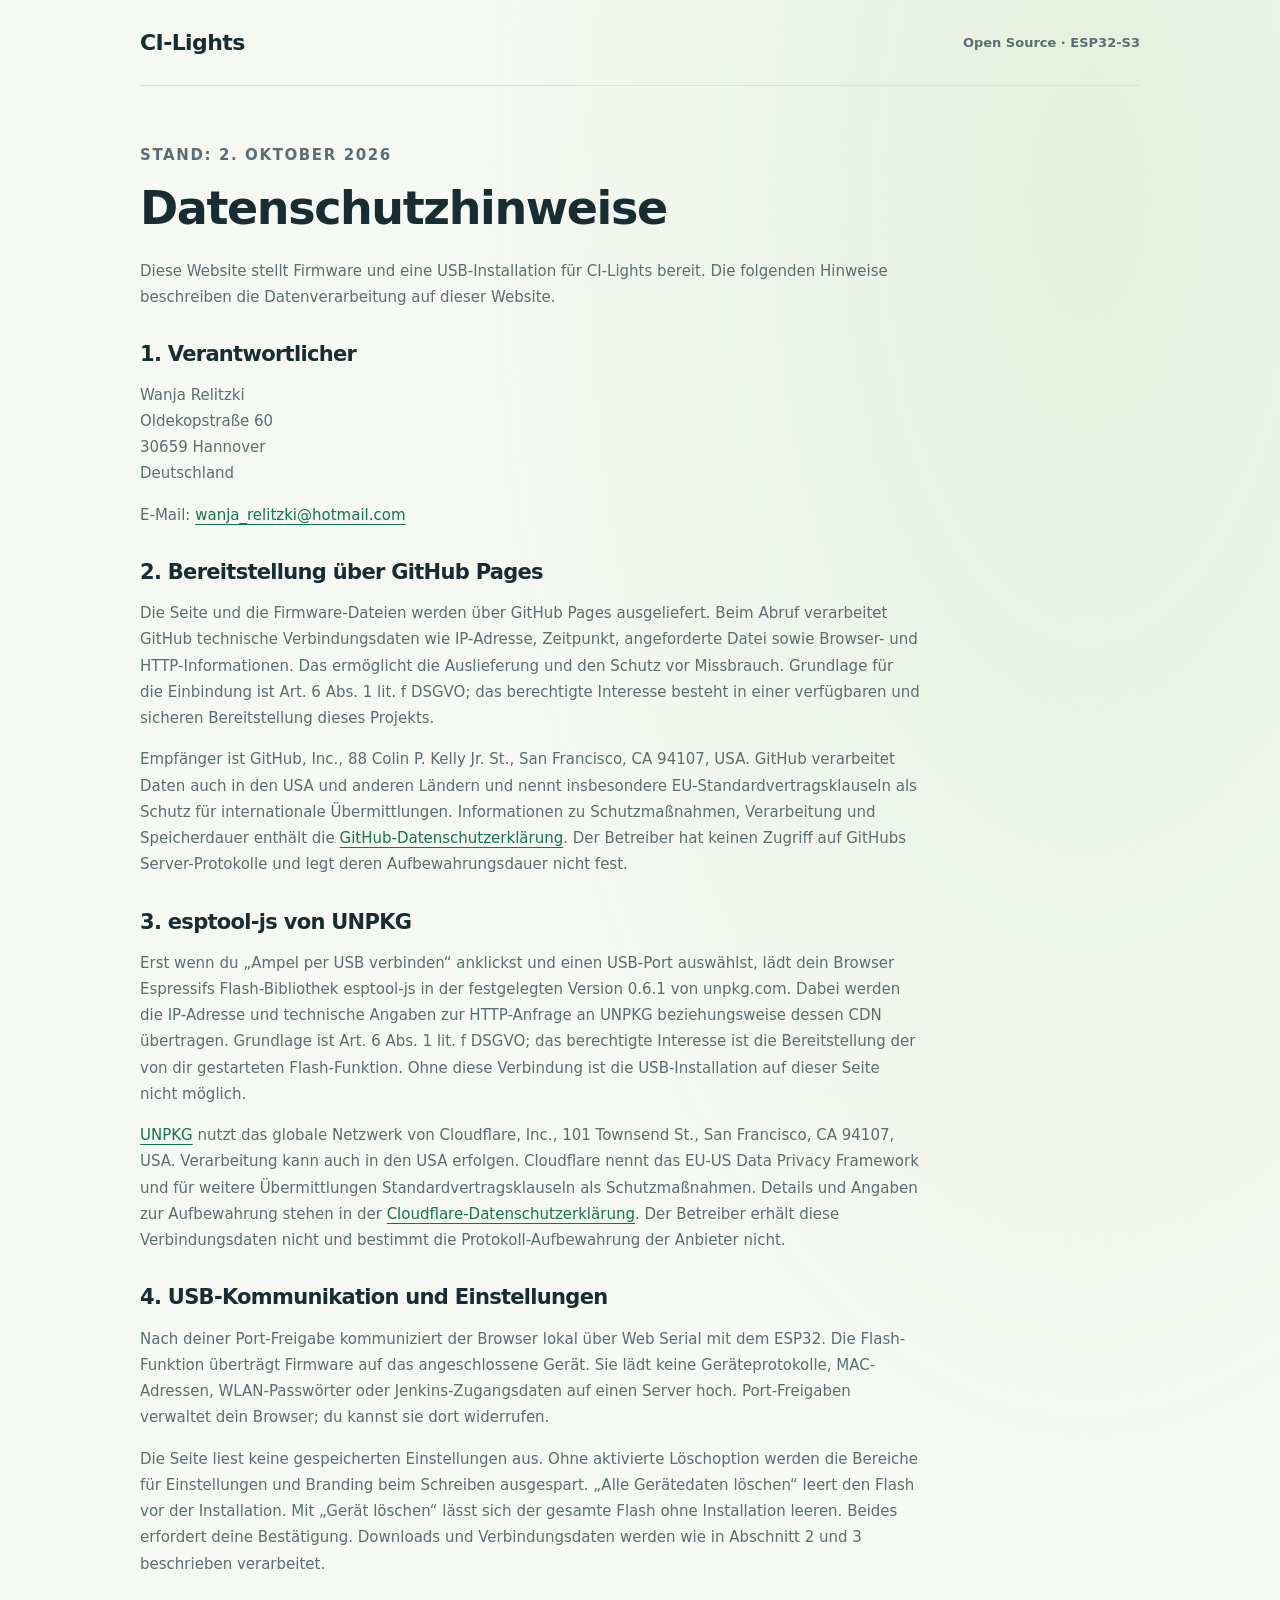
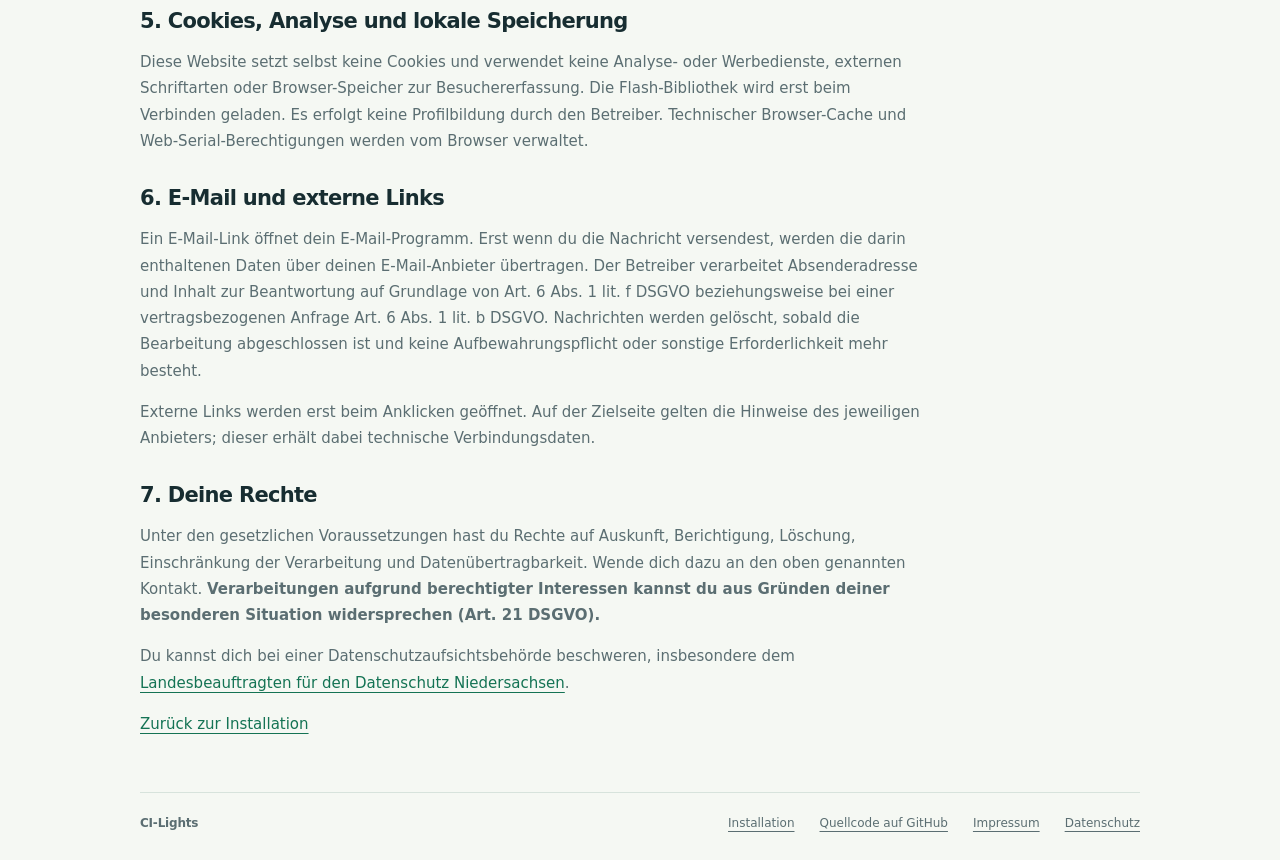
==== web-flasher/datenschutz.html @ 0e0edd93 "Add signed GitHub OTA updates and browser installer" ====
<!doctype html>
<html lang="de">
<head>
  <meta charset="utf-8">
  <meta name="viewport" content="width=device-width,initial-scale=1">
  <meta name="referrer" content="no-referrer">
  <title>Datenschutzhinweise · CI-Lights</title>
  <link rel="stylesheet" href="styles.css">
</head>
<body>
  <main>
    <header class="brand"><a href="index.html">CI-Lights</a><span>Open Source · ESP32-S3</span></header>
    <article class="legal">
      <p class="eyebrow">Stand: 2. Oktober 2026</p>
      <h1>Datenschutzhinweise</h1>
      <p>Diese Website stellt Firmware und eine USB-Installation für CI-Lights bereit. Die folgenden Hinweise beschreiben die Datenverarbeitung auf dieser Website.</p>
      <h2>1. Verantwortlicher</h2>
      <address>Wanja Relitzki<br>Oldekopstraße 60<br>30659 Hannover<br>Deutschland</address>
      <p>E-Mail: <a href="mailto:wanja_relitzki@hotmail.com">wanja_relitzki@hotmail.com</a></p>
      <h2>2. Bereitstellung über GitHub Pages</h2>
      <p>Die Seite und die Firmware-Dateien werden über GitHub Pages ausgeliefert. Beim Abruf verarbeitet GitHub technische Verbindungsdaten wie IP-Adresse, Zeitpunkt, angeforderte Datei sowie Browser- und HTTP-Informationen. Das ermöglicht die Auslieferung und den Schutz vor Missbrauch. Grundlage für die Einbindung ist Art. 6 Abs. 1 lit. f DSGVO; das berechtigte Interesse besteht in einer verfügbaren und sicheren Bereitstellung dieses Projekts.</p>
      <p>Empfänger ist GitHub, Inc., 88 Colin P. Kelly Jr. St., San Francisco, CA 94107, USA. GitHub verarbeitet Daten auch in den USA und anderen Ländern und nennt insbesondere EU-Standardvertragsklauseln als Schutz für internationale Übermittlungen. Informationen zu Schutzmaßnahmen, Verarbeitung und Speicherdauer enthält die <a href="https://docs.github.com/en/site-policy/privacy-policies/github-general-privacy-statement">GitHub-Datenschutzerklärung</a>. Der Betreiber hat keinen Zugriff auf GitHubs Server-Protokolle und legt deren Aufbewahrungsdauer nicht fest.</p>
      <h2>3. esptool-js von UNPKG</h2>
      <p>Erst wenn du „Ampel per USB verbinden“ anklickst und einen USB-Port auswählst, lädt dein Browser Espressifs Flash-Bibliothek esptool-js in der festgelegten Version 0.6.1 von unpkg.com. Dabei werden die IP-Adresse und technische Angaben zur HTTP-Anfrage an UNPKG beziehungsweise dessen CDN übertragen. Grundlage ist Art. 6 Abs. 1 lit. f DSGVO; das berechtigte Interesse ist die Bereitstellung der von dir gestarteten Flash-Funktion. Ohne diese Verbindung ist die USB-Installation auf dieser Seite nicht möglich.</p>
      <p><a href="https://unpkg.com/">UNPKG</a> nutzt das globale Netzwerk von Cloudflare, Inc., 101 Townsend St., San Francisco, CA 94107, USA. Verarbeitung kann auch in den USA erfolgen. Cloudflare nennt das EU-US Data Privacy Framework und für weitere Übermittlungen Standardvertragsklauseln als Schutzmaßnahmen. Details und Angaben zur Aufbewahrung stehen in der <a href="https://www.cloudflare.com/privacypolicy/">Cloudflare-Datenschutzerklärung</a>. Der Betreiber erhält diese Verbindungsdaten nicht und bestimmt die Protokoll-Aufbewahrung der Anbieter nicht.</p>
      <h2>4. USB-Kommunikation und Einstellungen</h2>
      <p>Nach deiner Port-Freigabe kommuniziert der Browser lokal über Web Serial mit dem ESP32. Die Flash-Funktion überträgt Firmware auf das angeschlossene Gerät. Sie lädt keine Geräteprotokolle, MAC-Adressen, WLAN-Passwörter oder Jenkins-Zugangsdaten auf einen Server hoch. Port-Freigaben verwaltet dein Browser; du kannst sie dort widerrufen.</p>
      <p>Die Seite liest keine gespeicherten Einstellungen aus. Ohne aktivierte Löschoption werden die Bereiche für Einstellungen und Branding beim Schreiben ausgespart. „Alle Gerätedaten löschen“ leert den Flash vor der Installation. Mit „Gerät löschen“ lässt sich der gesamte Flash ohne Installation leeren. Beides erfordert deine Bestätigung. Downloads und Verbindungsdaten werden wie in Abschnitt 2 und 3 beschrieben verarbeitet.</p>
      <h2>5. Cookies, Analyse und lokale Speicherung</h2>
      <p>Diese Website setzt selbst keine Cookies und verwendet keine Analyse- oder Werbedienste, externen Schriftarten oder Browser-Speicher zur Besuchererfassung. Die Flash-Bibliothek wird erst beim Verbinden geladen. Es erfolgt keine Profilbildung durch den Betreiber. Technischer Browser-Cache und Web-Serial-Berechtigungen werden vom Browser verwaltet.</p>
      <h2>6. E-Mail und externe Links</h2>
      <p>Ein E-Mail-Link öffnet dein E-Mail-Programm. Erst wenn du die Nachricht versendest, werden die darin enthaltenen Daten über deinen E-Mail-Anbieter übertragen. Der Betreiber verarbeitet Absenderadresse und Inhalt zur Beantwortung auf Grundlage von Art. 6 Abs. 1 lit. f DSGVO beziehungsweise bei einer vertragsbezogenen Anfrage Art. 6 Abs. 1 lit. b DSGVO. Nachrichten werden gelöscht, sobald die Bearbeitung abgeschlossen ist und keine Aufbewahrungspflicht oder sonstige Erforderlichkeit mehr besteht.</p>
      <p>Externe Links werden erst beim Anklicken geöffnet. Auf der Zielseite gelten die Hinweise des jeweiligen Anbieters; dieser erhält dabei technische Verbindungsdaten.</p>
      <h2>7. Deine Rechte</h2>
      <p>Unter den gesetzlichen Voraussetzungen hast du Rechte auf Auskunft, Berichtigung, Löschung, Einschränkung der Verarbeitung und Datenübertragbarkeit. Wende dich dazu an den oben genannten Kontakt. <strong>Verarbeitungen aufgrund berechtigter Interessen kannst du aus Gründen deiner besonderen Situation widersprechen (Art. 21 DSGVO).</strong></p>
      <p>Du kannst dich bei einer Datenschutzaufsichtsbehörde beschweren, insbesondere dem <a href="https://www.lfd.niedersachsen.de/">Landesbeauftragten für den Datenschutz Niedersachsen</a>.</p>
      <p><a href="index.html">Zurück zur Installation</a></p>
    </article>
    <footer><span>CI-Lights</span><a href="index.html">Installation</a><a href="https://github.com/WR-Design-Dev/CI-Lights">Quellcode auf GitHub</a><a href="impressum.html">Impressum</a><a href="datenschutz.html" aria-current="page">Datenschutz</a></footer>
  </main>
</body>
</html>
---- web-flasher/styles.css ----
:root{color-scheme:light;--ink:#172d31;--muted:#5b6e72;--green:#147354;--line:#d7e3dc;--surface:#fff;--esp-tools-button-color:#147354;--esp-tools-button-border-radius:12px;font-family:Inter,ui-sans-serif,system-ui,-apple-system,"Segoe UI",sans-serif;color:var(--ink);background:#f5f8f3}
*{box-sizing:border-box}body{margin:0;background:radial-gradient(ellipse at 85% 8%,#e4f0dd 0,transparent 40%),#f5f8f3}main{max-width:1080px;margin:auto;padding:0 40px}a{color:var(--green);text-underline-offset:4px}button,a{-webkit-tap-highlight-color:transparent}.brand{display:flex;justify-content:space-between;align-items:center;padding:30px 0;border-bottom:1px solid var(--line)}.brand a{font-size:22px;font-weight:850;letter-spacing:-.6px;color:var(--ink);text-decoration:none}.brand span{color:var(--muted);font-size:13px;font-weight:600}.hero{display:flex;justify-content:space-between;align-items:center;gap:65px;padding:70px 0 60px}.intro{max-width:650px}.eyebrow{margin:0 0 16px;color:var(--green);font-size:12px;letter-spacing:1.6px;font-weight:800;text-transform:uppercase}h1{font-size:clamp(38px,5.4vw,60px);letter-spacing:-2.8px;line-height:1.08;margin:0 0 24px;font-weight:800}.lead{max-width:580px;color:var(--muted);font-size:17px;line-height:1.7;margin:0 0 24px}.device-tag{display:inline-block;padding:8px 13px;border:1px solid #c5d8c9;border-radius:7px;font-size:12px;color:#41604b;font-weight:650;background:#edf4e9}.traffic-light{position:relative;flex:0 0 126px;width:126px;padding:17px;align-self:center;margin:0 35px 55px 0;border:7px solid #263639;border-radius:27px;background:#142326;box-shadow:12px 14px 0 #dbe8d7,0 18px 38px #26363918;transform:rotate(6deg)}.lamp{display:block;width:78px;height:78px;margin:0 0 14px;border-radius:50%;border:5px solid #101e21;box-shadow:inset 0 -7px 12px #0003}.lamp:last-of-type{margin-bottom:0}.red{background:#d95146}.yellow{background:#efbd41}.green{background:#46b977;box-shadow:inset 0 -7px 12px #0002,0 0 23px #46b97735}.pole{position:absolute;top:100%;left:50%;width:19px;height:55px;transform:translateX(-50%);background:#263639}.base{position:absolute;top:calc(100% + 48px);left:50%;transform:translateX(-50%);width:104px;height:13px;border-radius:10px 10px 3px 3px;background:#263639}.install-card{display:grid;grid-template-columns:1.05fr 1fr;gap:38px;align-items:center;padding:32px;border:1px solid var(--line);border-radius:18px;background:var(--surface);box-shadow:0 10px 30px #20362706}h2{margin:0 0 12px;font-size:24px;letter-spacing:-.7px;line-height:1.2}.install-card .eyebrow{margin-bottom:10px}.install-card p:not(.eyebrow){font-size:14px;line-height:1.6;color:var(--muted);margin:0}.install-action{padding-left:30px;border-left:1px solid var(--line)}.install-action .version{margin:0 0 14px!important;font-size:13px!important}.version strong{font-weight:750;color:var(--ink)}.install-button{display:flex;width:100%;justify-content:space-between;align-items:center;gap:20px;border:0;border-radius:12px;padding:16px 20px;background:var(--green);color:white;font-family:inherit;font-size:15px;font-weight:700;cursor:pointer;box-shadow:0 5px 12px #14735415}.install-button:hover{background:#105f45}.install-button:focus-visible{outline:3px solid #78b998;outline-offset:3px}.install-action .status{margin:12px 0!important;font-size:12px!important}.install-action .status[data-error="true"]{color:#a63226}.install-action a{font-size:12px}.steps{display:grid;grid-template-columns:repeat(3,minmax(0,1fr));gap:32px;padding:42px 0}.step-number{display:block;color:#72947c;font-size:12px;font-weight:800;letter-spacing:1px;margin:0 0 14px}h3{font-size:16px;margin:0 0 12px;letter-spacing:-.2px}.steps p{color:var(--muted);font-size:13px;line-height:1.7;margin:0}.next-update{display:flex;gap:22px;align-items:center;border-radius:15px;background:#e9f2e6;padding:28px}.next-update h2{font-size:20px;margin:0 0 9px}.next-update p{color:#4d6754;font-size:14px;line-height:1.65;margin:0}.update-icon{display:grid;place-items:center;flex:0 0 50px;height:50px;font-size:32px;color:var(--green);background:#d8e8d2;border-radius:12px}.data-note{color:var(--muted);font-size:12px;line-height:1.6;margin:24px 0 36px}footer{display:flex;gap:25px;align-items:center;padding:23px 0 30px;border-top:1px solid var(--line);font-size:12px;color:var(--muted)}footer span{font-weight:800;letter-spacing:-.2px;margin-right:auto}footer a{color:var(--muted)}[hidden]{display:none!important}
@media(max-width:760px){main{padding:0 22px}.brand{padding:23px 0}.brand span{font-size:11px}.hero{padding:42px 0;gap:20px}.intro{max-width:520px}h1{letter-spacing:-1.6px}.lead{font-size:15px}.traffic-light{display:none}.install-card{grid-template-columns:1fr;padding:25px;gap:24px}.install-action{padding:23px 0 0;border-left:0;border-top:1px solid var(--line)}.steps{grid-template-columns:1fr;gap:27px;padding:34px 0}.step-number{margin-bottom:8px}.steps h3{margin-bottom:6px}.next-update{align-items:flex-start;padding:23px;gap:15px}.next-update h2{font-size:19px}.update-icon{flex-basis:40px;height:40px;font-size:27px}footer{flex-wrap:wrap;gap:16px}}
.install-button:disabled,.secondary-button:disabled{opacity:.5;cursor:not-allowed}.erase-option{display:flex;align-items:flex-start;gap:9px;margin:18px 0 5px;font-size:13px;font-weight:650}.erase-option input{accent-color:var(--green);margin-top:2px}.install-action .erase-help{font-size:12px!important;margin-bottom:14px!important}.secondary-button{background:transparent;border:1px solid var(--line);border-radius:9px;color:var(--muted);font:inherit;font-size:12px;padding:9px 12px;margin:10px 5px 0 0;cursor:pointer}.danger-button{color:#a63226;border-color:#d9b9b4}.secondary-button:focus-visible{outline:3px solid #78b998;outline-offset:3px}progress{width:100%;height:12px;margin-top:16px;accent-color:var(--green)}.install-action .privacy-note{font-size:11px!important;margin:12px 0!important}.legal{max-width:780px;padding:56px 0 40px}.legal h1{font-size:clamp(30px,5vw,46px);letter-spacing:-1.4px;overflow-wrap:anywhere}.legal h2{font-size:21px;margin:32px 0 14px}.legal p,.legal address{font-size:15px;line-height:1.75;color:var(--muted);font-style:normal}.legal a{overflow-wrap:anywhere}footer{flex-wrap:wrap}
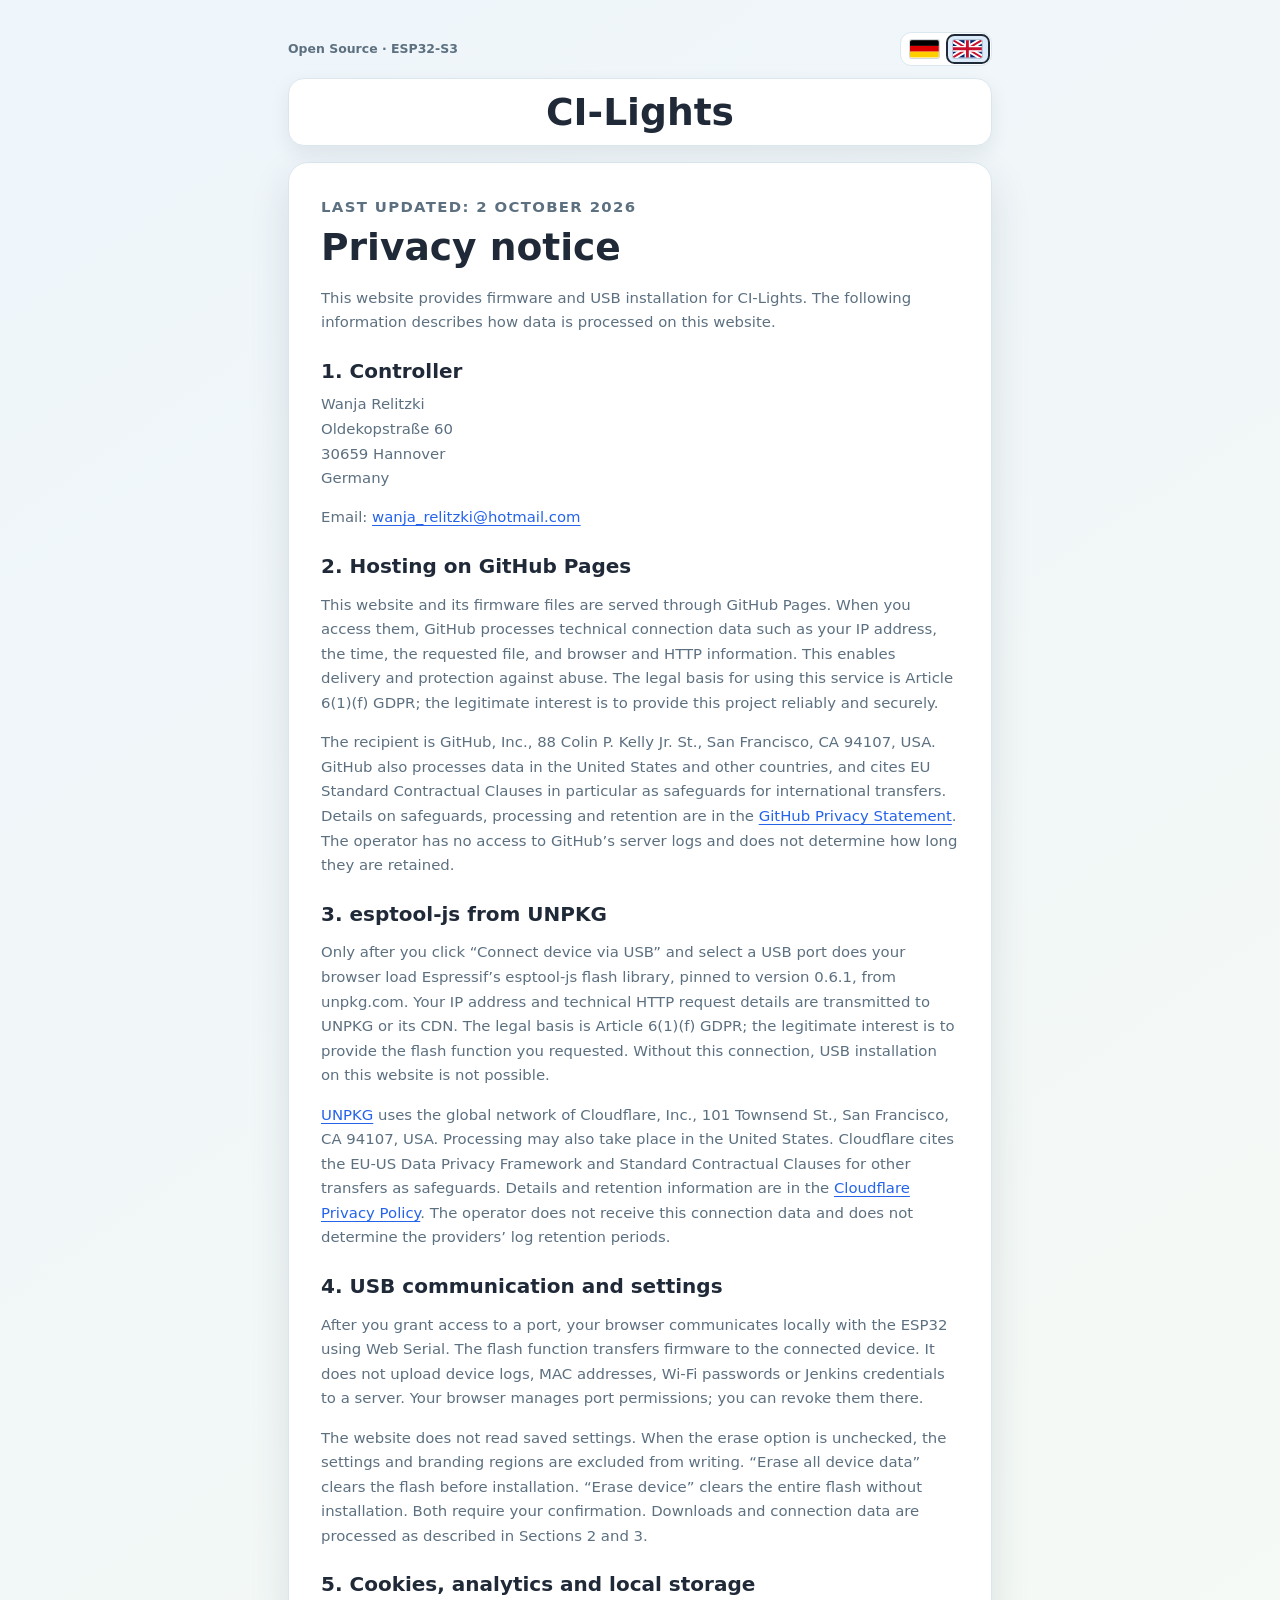
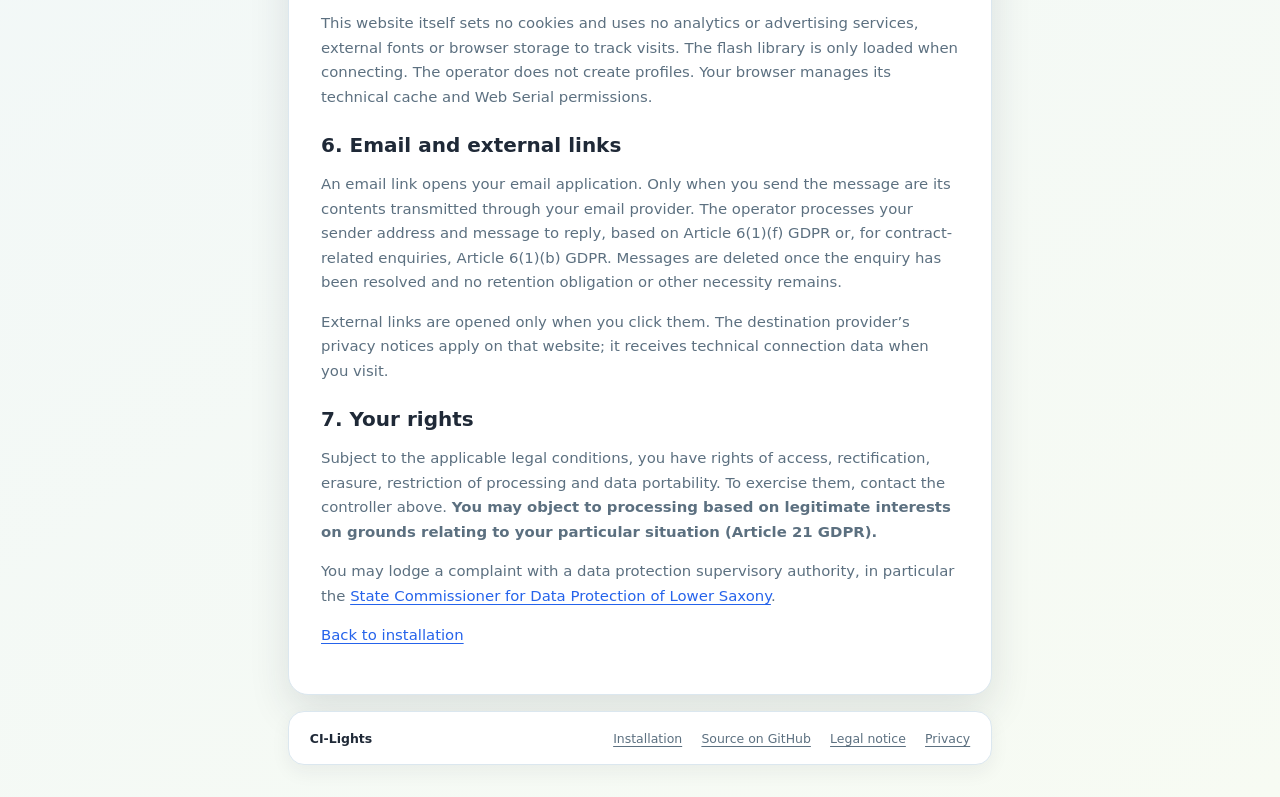
==== commit 20792b55: "Localize flash site and match device administration design" ====
--- a/web-flasher/datenschutz.html
+++ b/web-flasher/datenschutz.html
@@ -1,42 +1,43 @@
-<!doctype html>
-<html lang="de">
-<head>
-  <meta charset="utf-8">
-  <meta name="viewport" content="width=device-width,initial-scale=1">
-  <meta name="referrer" content="no-referrer">
-  <title>Datenschutzhinweise · CI-Lights</title>
-  <link rel="stylesheet" href="styles.css">
-</head>
-<body>
-  <main>
-    <header class="brand"><a href="index.html">CI-Lights</a><span>Open Source · ESP32-S3</span></header>
-    <article class="legal">
-      <p class="eyebrow">Stand: 2. Oktober 2026</p>
-      <h1>Datenschutzhinweise</h1>
-      <p>Diese Website stellt Firmware und eine USB-Installation für CI-Lights bereit. Die folgenden Hinweise beschreiben die Datenverarbeitung auf dieser Website.</p>
-      <h2>1. Verantwortlicher</h2>
-      <address>Wanja Relitzki<br>Oldekopstraße 60<br>30659 Hannover<br>Deutschland</address>
-      <p>E-Mail: <a href="mailto:wanja_relitzki@hotmail.com">wanja_relitzki@hotmail.com</a></p>
-      <h2>2. Bereitstellung über GitHub Pages</h2>
-      <p>Die Seite und die Firmware-Dateien werden über GitHub Pages ausgeliefert. Beim Abruf verarbeitet GitHub technische Verbindungsdaten wie IP-Adresse, Zeitpunkt, angeforderte Datei sowie Browser- und HTTP-Informationen. Das ermöglicht die Auslieferung und den Schutz vor Missbrauch. Grundlage für die Einbindung ist Art. 6 Abs. 1 lit. f DSGVO; das berechtigte Interesse besteht in einer verfügbaren und sicheren Bereitstellung dieses Projekts.</p>
-      <p>Empfänger ist GitHub, Inc., 88 Colin P. Kelly Jr. St., San Francisco, CA 94107, USA. GitHub verarbeitet Daten auch in den USA und anderen Ländern und nennt insbesondere EU-Standardvertragsklauseln als Schutz für internationale Übermittlungen. Informationen zu Schutzmaßnahmen, Verarbeitung und Speicherdauer enthält die <a href="https://docs.github.com/en/site-policy/privacy-policies/github-general-privacy-statement">GitHub-Datenschutzerklärung</a>. Der Betreiber hat keinen Zugriff auf GitHubs Server-Protokolle und legt deren Aufbewahrungsdauer nicht fest.</p>
-      <h2>3. esptool-js von UNPKG</h2>
-      <p>Erst wenn du „Ampel per USB verbinden“ anklickst und einen USB-Port auswählst, lädt dein Browser Espressifs Flash-Bibliothek esptool-js in der festgelegten Version 0.6.1 von unpkg.com. Dabei werden die IP-Adresse und technische Angaben zur HTTP-Anfrage an UNPKG beziehungsweise dessen CDN übertragen. Grundlage ist Art. 6 Abs. 1 lit. f DSGVO; das berechtigte Interesse ist die Bereitstellung der von dir gestarteten Flash-Funktion. Ohne diese Verbindung ist die USB-Installation auf dieser Seite nicht möglich.</p>
-      <p><a href="https://unpkg.com/">UNPKG</a> nutzt das globale Netzwerk von Cloudflare, Inc., 101 Townsend St., San Francisco, CA 94107, USA. Verarbeitung kann auch in den USA erfolgen. Cloudflare nennt das EU-US Data Privacy Framework und für weitere Übermittlungen Standardvertragsklauseln als Schutzmaßnahmen. Details und Angaben zur Aufbewahrung stehen in der <a href="https://www.cloudflare.com/privacypolicy/">Cloudflare-Datenschutzerklärung</a>. Der Betreiber erhält diese Verbindungsdaten nicht und bestimmt die Protokoll-Aufbewahrung der Anbieter nicht.</p>
-      <h2>4. USB-Kommunikation und Einstellungen</h2>
-      <p>Nach deiner Port-Freigabe kommuniziert der Browser lokal über Web Serial mit dem ESP32. Die Flash-Funktion überträgt Firmware auf das angeschlossene Gerät. Sie lädt keine Geräteprotokolle, MAC-Adressen, WLAN-Passwörter oder Jenkins-Zugangsdaten auf einen Server hoch. Port-Freigaben verwaltet dein Browser; du kannst sie dort widerrufen.</p>
-      <p>Die Seite liest keine gespeicherten Einstellungen aus. Ohne aktivierte Löschoption werden die Bereiche für Einstellungen und Branding beim Schreiben ausgespart. „Alle Gerätedaten löschen“ leert den Flash vor der Installation. Mit „Gerät löschen“ lässt sich der gesamte Flash ohne Installation leeren. Beides erfordert deine Bestätigung. Downloads und Verbindungsdaten werden wie in Abschnitt 2 und 3 beschrieben verarbeitet.</p>
-      <h2>5. Cookies, Analyse und lokale Speicherung</h2>
-      <p>Diese Website setzt selbst keine Cookies und verwendet keine Analyse- oder Werbedienste, externen Schriftarten oder Browser-Speicher zur Besuchererfassung. Die Flash-Bibliothek wird erst beim Verbinden geladen. Es erfolgt keine Profilbildung durch den Betreiber. Technischer Browser-Cache und Web-Serial-Berechtigungen werden vom Browser verwaltet.</p>
-      <h2>6. E-Mail und externe Links</h2>
-      <p>Ein E-Mail-Link öffnet dein E-Mail-Programm. Erst wenn du die Nachricht versendest, werden die darin enthaltenen Daten über deinen E-Mail-Anbieter übertragen. Der Betreiber verarbeitet Absenderadresse und Inhalt zur Beantwortung auf Grundlage von Art. 6 Abs. 1 lit. f DSGVO beziehungsweise bei einer vertragsbezogenen Anfrage Art. 6 Abs. 1 lit. b DSGVO. Nachrichten werden gelöscht, sobald die Bearbeitung abgeschlossen ist und keine Aufbewahrungspflicht oder sonstige Erforderlichkeit mehr besteht.</p>
-      <p>Externe Links werden erst beim Anklicken geöffnet. Auf der Zielseite gelten die Hinweise des jeweiligen Anbieters; dieser erhält dabei technische Verbindungsdaten.</p>
-      <h2>7. Deine Rechte</h2>
-      <p>Unter den gesetzlichen Voraussetzungen hast du Rechte auf Auskunft, Berichtigung, Löschung, Einschränkung der Verarbeitung und Datenübertragbarkeit. Wende dich dazu an den oben genannten Kontakt. <strong>Verarbeitungen aufgrund berechtigter Interessen kannst du aus Gründen deiner besonderen Situation widersprechen (Art. 21 DSGVO).</strong></p>
-      <p>Du kannst dich bei einer Datenschutzaufsichtsbehörde beschweren, insbesondere dem <a href="https://www.lfd.niedersachsen.de/">Landesbeauftragten für den Datenschutz Niedersachsen</a>.</p>
-      <p><a href="index.html">Zurück zur Installation</a></p>
-    </article>
-    <footer><span>CI-Lights</span><a href="index.html">Installation</a><a href="https://github.com/WR-Design-Dev/CI-Lights">Quellcode auf GitHub</a><a href="impressum.html">Impressum</a><a href="datenschutz.html" aria-current="page">Datenschutz</a></footer>
-  </main>
-</body>
-</html>
+<!doctype html>
+<html lang="en">
+<head>
+  <meta charset="utf-8">
+  <meta name="viewport" content="width=device-width,initial-scale=1">
+  <meta name="referrer" content="no-referrer">
+  <title data-i18n="privacyPageTitle">Privacy notice · CI-Lights</title>
+  <link rel="stylesheet" href="styles.css">
+  <script type="module" src="language-init.js"></script>
+</head>
+<body>
+  <main>
+    <header class="brand"><a href="index.html">CI-Lights</a><div class="header-tools"><span class="project-tag">Open Source · ESP32-S3</span><div class="language-switch" role="group" aria-label="Language" data-i18n-aria-label="languageLabel"><button type="button" data-language="de" aria-label="German" title="German" data-i18n-aria-label="germanLanguage" data-i18n-title="germanLanguage" aria-pressed="false" disabled><svg class="flag" viewBox="0 0 60 36" aria-hidden="true"><rect width="60" height="12" fill="#000"/><rect y="12" width="60" height="12" fill="#dd0000"/><rect y="24" width="60" height="12" fill="#ffce00"/></svg></button><button type="button" data-language="en" aria-label="English" title="English" data-i18n-aria-label="englishLanguage" data-i18n-title="englishLanguage" aria-pressed="true" disabled><svg class="flag" viewBox="0 0 60 36" aria-hidden="true"><rect width="60" height="36" fill="#012169"/><path d="M0 0L60 36M60 0L0 36" stroke="#fff" stroke-width="12"/><path d="M0 0L60 36M60 0L0 36" stroke="#c8102e" stroke-width="4"/><path d="M30 0V36M0 18H60" stroke="#fff" stroke-width="12"/><path d="M30 0V36M0 18H60" stroke="#c8102e" stroke-width="6"/></svg></button></div></div></header>
+    <article class="legal">
+      <p class="eyebrow" data-i18n="privacy0">Last updated: 2 October 2026</p>
+      <h1 data-i18n="privacy1">Privacy notice</h1>
+      <p data-i18n="privacy2">This website provides firmware and USB installation for CI-Lights. The following information describes how data is processed on this website.</p>
+      <h2 data-i18n="privacy3">1. Controller</h2>
+      <address data-i18n-html="privacy4">Wanja Relitzki<br>Oldekopstraße 60<br>30659 Hannover<br>Germany</address>
+      <p data-i18n-html="privacy5">Email: <a href="mailto:wanja_relitzki@hotmail.com">wanja_relitzki@hotmail.com</a></p>
+      <h2 data-i18n="privacy6">2. Hosting on GitHub Pages</h2>
+      <p data-i18n="privacy7">This website and its firmware files are served through GitHub Pages. When you access them, GitHub processes technical connection data such as your IP address, the time, the requested file, and browser and HTTP information. This enables delivery and protection against abuse. The legal basis for using this service is Article 6(1)(f) GDPR; the legitimate interest is to provide this project reliably and securely.</p>
+      <p data-i18n-html="privacy8">The recipient is GitHub, Inc., 88 Colin P. Kelly Jr. St., San Francisco, CA 94107, USA. GitHub also processes data in the United States and other countries, and cites EU Standard Contractual Clauses in particular as safeguards for international transfers. Details on safeguards, processing and retention are in the <a href="https://docs.github.com/en/site-policy/privacy-policies/github-general-privacy-statement">GitHub Privacy Statement</a>. The operator has no access to GitHub’s server logs and does not determine how long they are retained.</p>
+      <h2 data-i18n="privacy9">3. esptool-js from UNPKG</h2>
+      <p data-i18n="privacy10">Only after you click “Connect device via USB” and select a USB port does your browser load Espressif’s esptool-js flash library, pinned to version 0.6.1, from unpkg.com. Your IP address and technical HTTP request details are transmitted to UNPKG or its CDN. The legal basis is Article 6(1)(f) GDPR; the legitimate interest is to provide the flash function you requested. Without this connection, USB installation on this website is not possible.</p>
+      <p data-i18n-html="privacy11"><a href="https://unpkg.com/">UNPKG</a> uses the global network of Cloudflare, Inc., 101 Townsend St., San Francisco, CA 94107, USA. Processing may also take place in the United States. Cloudflare cites the EU-US Data Privacy Framework and Standard Contractual Clauses for other transfers as safeguards. Details and retention information are in the <a href="https://www.cloudflare.com/privacypolicy/">Cloudflare Privacy Policy</a>. The operator does not receive this connection data and does not determine the providers’ log retention periods.</p>
+      <h2 data-i18n="privacy12">4. USB communication and settings</h2>
+      <p data-i18n="privacy13">After you grant access to a port, your browser communicates locally with the ESP32 using Web Serial. The flash function transfers firmware to the connected device. It does not upload device logs, MAC addresses, Wi-Fi passwords or Jenkins credentials to a server. Your browser manages port permissions; you can revoke them there.</p>
+      <p data-i18n="privacy14">The website does not read saved settings. When the erase option is unchecked, the settings and branding regions are excluded from writing. “Erase all device data” clears the flash before installation. “Erase device” clears the entire flash without installation. Both require your confirmation. Downloads and connection data are processed as described in Sections 2 and 3.</p>
+      <h2 data-i18n="privacy15">5. Cookies, analytics and local storage</h2>
+      <p data-i18n="privacy16">This website itself sets no cookies and uses no analytics or advertising services, external fonts or browser storage to track visits. The flash library is only loaded when connecting. The operator does not create profiles. Your browser manages its technical cache and Web Serial permissions.</p>
+      <h2 data-i18n="privacy17">6. Email and external links</h2>
+      <p data-i18n="privacy18">An email link opens your email application. Only when you send the message are its contents transmitted through your email provider. The operator processes your sender address and message to reply, based on Article 6(1)(f) GDPR or, for contract-related enquiries, Article 6(1)(b) GDPR. Messages are deleted once the enquiry has been resolved and no retention obligation or other necessity remains.</p>
+      <p data-i18n="privacy19">External links are opened only when you click them. The destination provider’s privacy notices apply on that website; it receives technical connection data when you visit.</p>
+      <h2 data-i18n="privacy20">7. Your rights</h2>
+      <p data-i18n-html="privacy21">Subject to the applicable legal conditions, you have rights of access, rectification, erasure, restriction of processing and data portability. To exercise them, contact the controller above. <strong>You may object to processing based on legitimate interests on grounds relating to your particular situation (Article 21 GDPR).</strong></p>
+      <p data-i18n-html="privacy22">You may lodge a complaint with a data protection supervisory authority, in particular the <a href="https://www.lfd.niedersachsen.de/">State Commissioner for Data Protection of Lower Saxony</a>.</p>
+      <p data-i18n-html="privacy23"><a href="index.html">Back to installation</a></p>
+    </article>
+    <footer><span>CI-Lights</span><a href="index.html" data-i18n="installLink">Installation</a><a href="https://github.com/WR-Design-Dev/CI-Lights" data-i18n="sourceLink">Source on GitHub</a><a href="impressum.html" data-i18n="legalLink">Legal notice</a><a href="datenschutz.html" aria-current="page" data-i18n="privacyLink">Privacy</a></footer>
+  </main>
+</body>
+</html>
--- a/web-flasher/styles.css
+++ b/web-flasher/styles.css
@@ -1,4 +1,138 @@
-:root{color-scheme:light;--ink:#172d31;--muted:#5b6e72;--green:#147354;--line:#d7e3dc;--surface:#fff;--esp-tools-button-color:#147354;--esp-tools-button-border-radius:12px;font-family:Inter,ui-sans-serif,system-ui,-apple-system,"Segoe UI",sans-serif;color:var(--ink);background:#f5f8f3}
-*{box-sizing:border-box}body{margin:0;background:radial-gradient(ellipse at 85% 8%,#e4f0dd 0,transparent 40%),#f5f8f3}main{max-width:1080px;margin:auto;padding:0 40px}a{color:var(--green);text-underline-offset:4px}button,a{-webkit-tap-highlight-color:transparent}.brand{display:flex;justify-content:space-between;align-items:center;padding:30px 0;border-bottom:1px solid var(--line)}.brand a{font-size:22px;font-weight:850;letter-spacing:-.6px;color:var(--ink);text-decoration:none}.brand span{color:var(--muted);font-size:13px;font-weight:600}.hero{display:flex;justify-content:space-between;align-items:center;gap:65px;padding:70px 0 60px}.intro{max-width:650px}.eyebrow{margin:0 0 16px;color:var(--green);font-size:12px;letter-spacing:1.6px;font-weight:800;text-transform:uppercase}h1{font-size:clamp(38px,5.4vw,60px);letter-spacing:-2.8px;line-height:1.08;margin:0 0 24px;font-weight:800}.lead{max-width:580px;color:var(--muted);font-size:17px;line-height:1.7;margin:0 0 24px}.device-tag{display:inline-block;padding:8px 13px;border:1px solid #c5d8c9;border-radius:7px;font-size:12px;color:#41604b;font-weight:650;background:#edf4e9}.traffic-light{position:relative;flex:0 0 126px;width:126px;padding:17px;align-self:center;margin:0 35px 55px 0;border:7px solid #263639;border-radius:27px;background:#142326;box-shadow:12px 14px 0 #dbe8d7,0 18px 38px #26363918;transform:rotate(6deg)}.lamp{display:block;width:78px;height:78px;margin:0 0 14px;border-radius:50%;border:5px solid #101e21;box-shadow:inset 0 -7px 12px #0003}.lamp:last-of-type{margin-bottom:0}.red{background:#d95146}.yellow{background:#efbd41}.green{background:#46b977;box-shadow:inset 0 -7px 12px #0002,0 0 23px #46b97735}.pole{position:absolute;top:100%;left:50%;width:19px;height:55px;transform:translateX(-50%);background:#263639}.base{position:absolute;top:calc(100% + 48px);left:50%;transform:translateX(-50%);width:104px;height:13px;border-radius:10px 10px 3px 3px;background:#263639}.install-card{display:grid;grid-template-columns:1.05fr 1fr;gap:38px;align-items:center;padding:32px;border:1px solid var(--line);border-radius:18px;background:var(--surface);box-shadow:0 10px 30px #20362706}h2{margin:0 0 12px;font-size:24px;letter-spacing:-.7px;line-height:1.2}.install-card .eyebrow{margin-bottom:10px}.install-card p:not(.eyebrow){font-size:14px;line-height:1.6;color:var(--muted);margin:0}.install-action{padding-left:30px;border-left:1px solid var(--line)}.install-action .version{margin:0 0 14px!important;font-size:13px!important}.version strong{font-weight:750;color:var(--ink)}.install-button{display:flex;width:100%;justify-content:space-between;align-items:center;gap:20px;border:0;border-radius:12px;padding:16px 20px;background:var(--green);color:white;font-family:inherit;font-size:15px;font-weight:700;cursor:pointer;box-shadow:0 5px 12px #14735415}.install-button:hover{background:#105f45}.install-button:focus-visible{outline:3px solid #78b998;outline-offset:3px}.install-action .status{margin:12px 0!important;font-size:12px!important}.install-action .status[data-error="true"]{color:#a63226}.install-action a{font-size:12px}.steps{display:grid;grid-template-columns:repeat(3,minmax(0,1fr));gap:32px;padding:42px 0}.step-number{display:block;color:#72947c;font-size:12px;font-weight:800;letter-spacing:1px;margin:0 0 14px}h3{font-size:16px;margin:0 0 12px;letter-spacing:-.2px}.steps p{color:var(--muted);font-size:13px;line-height:1.7;margin:0}.next-update{display:flex;gap:22px;align-items:center;border-radius:15px;background:#e9f2e6;padding:28px}.next-update h2{font-size:20px;margin:0 0 9px}.next-update p{color:#4d6754;font-size:14px;line-height:1.65;margin:0}.update-icon{display:grid;place-items:center;flex:0 0 50px;height:50px;font-size:32px;color:var(--green);background:#d8e8d2;border-radius:12px}.data-note{color:var(--muted);font-size:12px;line-height:1.6;margin:24px 0 36px}footer{display:flex;gap:25px;align-items:center;padding:23px 0 30px;border-top:1px solid var(--line);font-size:12px;color:var(--muted)}footer span{font-weight:800;letter-spacing:-.2px;margin-right:auto}footer a{color:var(--muted)}[hidden]{display:none!important}
-@media(max-width:760px){main{padding:0 22px}.brand{padding:23px 0}.brand span{font-size:11px}.hero{padding:42px 0;gap:20px}.intro{max-width:520px}h1{letter-spacing:-1.6px}.lead{font-size:15px}.traffic-light{display:none}.install-card{grid-template-columns:1fr;padding:25px;gap:24px}.install-action{padding:23px 0 0;border-left:0;border-top:1px solid var(--line)}.steps{grid-template-columns:1fr;gap:27px;padding:34px 0}.step-number{margin-bottom:8px}.steps h3{margin-bottom:6px}.next-update{align-items:flex-start;padding:23px;gap:15px}.next-update h2{font-size:19px}.update-icon{flex-basis:40px;height:40px;font-size:27px}footer{flex-wrap:wrap;gap:16px}}
-.install-button:disabled,.secondary-button:disabled{opacity:.5;cursor:not-allowed}.erase-option{display:flex;align-items:flex-start;gap:9px;margin:18px 0 5px;font-size:13px;font-weight:650}.erase-option input{accent-color:var(--green);margin-top:2px}.install-action .erase-help{font-size:12px!important;margin-bottom:14px!important}.secondary-button{background:transparent;border:1px solid var(--line);border-radius:9px;color:var(--muted);font:inherit;font-size:12px;padding:9px 12px;margin:10px 5px 0 0;cursor:pointer}.danger-button{color:#a63226;border-color:#d9b9b4}.secondary-button:focus-visible{outline:3px solid #78b998;outline-offset:3px}progress{width:100%;height:12px;margin-top:16px;accent-color:var(--green)}.install-action .privacy-note{font-size:11px!important;margin:12px 0!important}.legal{max-width:780px;padding:56px 0 40px}.legal h1{font-size:clamp(30px,5vw,46px);letter-spacing:-1.4px;overflow-wrap:anywhere}.legal h2{font-size:21px;margin:32px 0 14px}.legal p,.legal address{font-size:15px;line-height:1.75;color:var(--muted);font-style:normal}.legal a{overflow-wrap:anywhere}footer{flex-wrap:wrap}
+/* Colours, typography and controls follow the CI-Lights administration UI. */
+:root {
+  color-scheme: light;
+  --navy: #1f2937;
+  --blue: #2563eb;
+  --green: #16a34a;
+  --ink: #102a43;
+  --muted: #5c7080;
+  --surface: #fff;
+  --line: #dbe7ef;
+}
+* { box-sizing: border-box; }
+body {
+  margin: 0;
+  min-height: 100vh;
+  background: linear-gradient(145deg, #eef5fb, #f7fbf3);
+  color: var(--ink);
+  font-family: system-ui, -apple-system, BlinkMacSystemFont, "Segoe UI", sans-serif;
+}
+main { position: relative; max-width: 48rem; margin: auto; padding: clamp(1rem, 4vw, 2rem); }
+a { color: var(--blue); text-underline-offset: .2rem; }
+button, a { -webkit-tap-highlight-color: transparent; }
+button {
+  min-height: 2.8rem;
+  border: 0;
+  border-radius: .7rem;
+  background: var(--navy);
+  color: #fff;
+  padding: .75rem 1rem;
+  font: inherit;
+  font-size: .96rem;
+  font-weight: 700;
+  box-shadow: 0 .35rem .8rem rgba(31, 41, 55, .18);
+  cursor: pointer;
+}
+button:active { transform: translateY(1px); }
+button:disabled { cursor: not-allowed; opacity: .48; }
+button:focus-visible, a:focus-visible { outline: 3px solid #b9d7fa; outline-offset: 3px; }
+.brand { display: flex; flex-direction: column; margin: 0 0 1rem; gap: .75rem; }
+.brand > a {
+  display: block;
+  padding: .7rem 1rem;
+  border: 1px solid var(--line);
+  border-radius: 1rem;
+  background: #fff;
+  color: var(--navy);
+  font-size: clamp(1.7rem, 7vw, 2.35rem);
+  font-weight: 800;
+  text-align: center;
+  text-decoration: none;
+  box-shadow: 0 .45rem 1.2rem rgba(31, 41, 55, .08);
+}
+.header-tools { order: -1; display: flex; align-items: center; justify-content: space-between; gap: 1rem; }
+.project-tag { color: var(--muted); font-size: .78rem; font-weight: 650; }
+/* Same flag sizing, spacing and active outline as the administration switch. */
+.language-switch { display: flex; align-items: center; gap: .2rem; width: max-content; margin-left: auto; padding: .2rem; border: 1px solid #dbe7ef; border-radius: .7rem; background: #fff; }
+.language-switch button { width: auto; min-height: 0; margin: 0; padding: .25rem .35rem; border-radius: .4rem; background: transparent; box-shadow: none; line-height: 1; }
+.language-switch .flag { display: block; width: 1.8rem; height: 1.1rem; border-radius: .12rem; box-shadow: 0 0 0 1px rgba(16, 42, 67, .18); }
+.language-switch button[aria-pressed="true"] { background: #dcebf9; outline: 2px solid var(--navy); }
+.language-switch button:focus-visible { outline: 3px solid var(--blue); outline-offset: 2px; }
+.hero, .install-card, .legal {
+  background: var(--surface);
+  border: 1px solid var(--line);
+  border-radius: 1.25rem;
+  padding: clamp(1.25rem, 5vw, 2rem);
+  box-shadow: 0 1rem 2.5rem rgba(31, 41, 55, .12);
+}
+.hero { display: grid; grid-template-columns: minmax(0, 1fr) 5.4rem; gap: 1.15rem; align-items: stretch; }
+.intro { min-width: 0; }
+.eyebrow { margin: 0; color: var(--blue); font-size: .78rem; font-weight: 800; letter-spacing: .09em; text-transform: uppercase; }
+h1 { margin: .3rem 0 1rem; color: var(--navy); font-size: clamp(1.7rem, 7vw, 2.35rem); line-height: 1.2; }
+h2 { margin: 0 0 .5rem; color: var(--navy); font-size: 1.25rem; }
+h3 { margin: 0 0 .6rem; color: var(--navy); font-size: .95rem; }
+p { line-height: 1.55; }
+.lead { margin: 0 0 1rem; color: var(--muted); font-size: .93rem; }
+.device-tag { display: inline-block; padding: .5rem .7rem; border: 1px solid #d3e2ee; border-radius: .7rem; background: #f4f8fb; color: var(--navy); font-size: .75rem; font-weight: 700; }
+.traffic-light { display: flex; min-height: 100%; flex-direction: column; align-items: center; filter: drop-shadow(0 .35rem .55rem rgba(31, 41, 55, .18)); }
+.traffic-light-top { display: block; width: 100%; height: auto; aspect-ratio: 128 / 252; flex: 0 0 auto; margin-bottom: -.55rem; position: relative; z-index: 1; pointer-events: none; }
+.traffic-light-middle { width: 1.15rem; min-height: 1rem; flex: 1 1 auto; background: linear-gradient(90deg, #1f2937 0, #1f2937 34%, #2563eb 34%, #2563eb 55%, #1f2937 55%); }
+.traffic-light-base { width: 100%; height: 1rem; flex: 0 0 auto; background: linear-gradient(145deg, #374151, #111827); clip-path: polygon(10% 0, 90% 0, 100% 100%, 0 100%); }
+.install-card { margin-top: 1rem; }
+.install-card .eyebrow { margin-bottom: .35rem; }
+.install-card p:not(.eyebrow) { color: var(--muted); font-size: .93rem; }
+.install-card > div:first-child > p:last-child { margin-bottom: 0; }
+.install-action { margin-top: 1.4rem; padding-top: 1.4rem; border-top: 1px solid var(--line); }
+.version { margin: 0 0 1rem; }
+.version strong { color: var(--navy); font-weight: 800; }
+.install-button { display: flex; width: 100%; align-items: center; justify-content: space-between; gap: 1rem; }
+.install-button:hover:not(:disabled) { background: #374151; }
+.erase-option { display: flex; align-items: flex-start; gap: .6rem; margin: 1rem 0 .4rem; color: var(--navy); font-size: .9rem; font-weight: 700; }
+.erase-option input { margin: .2rem 0 0; accent-color: var(--blue); }
+.erase-option input:focus-visible { outline: 3px solid #b9d7fa; outline-offset: 2px; }
+.install-card .erase-help { margin: .4rem 0 1rem; font-size: .85rem !important; }
+.secondary-button { margin: .75rem .4rem 0 0; background: #e8f1f8; color: var(--navy); box-shadow: none; }
+.secondary-button:hover:not(:disabled) { background: #d6e9fb; }
+.danger-button { background: #a11227; color: #fff; }
+.danger-button:hover:not(:disabled) { background: #870e20; }
+progress { width: 100%; margin-top: 1rem; accent-color: var(--blue); }
+.install-card .status {
+  margin: 1rem 0 .5rem;
+  padding: .85rem 1rem;
+  border: 1px solid #c7d9e8;
+  border-left: .35rem solid var(--blue);
+  border-radius: .55rem;
+  background: #f2f8fd;
+  white-space: pre-wrap;
+  color: var(--navy) !important;
+  font-size: .9rem !important;
+  font-weight: 650;
+}
+.install-card .status[data-error="true"] { border-color: #f1b7be; border-left-color: #c6283b; background: #fff0f1; color: #a11227 !important; }
+.install-card .privacy-note { font-size: .8rem !important; }
+.install-action > a { font-size: .85rem; }
+.steps { display: grid; grid-template-columns: repeat(3, minmax(0, 1fr)); gap: .8rem; margin: 1rem 0; }
+.steps article { min-width: 0; padding: 1rem; border: 1px solid var(--line); border-radius: .75rem; background: #f5f9fc; }
+.step-number { display: block; margin-bottom: .6rem; color: var(--blue); font-size: .78rem; font-weight: 800; }
+.steps p { margin: 0; color: var(--muted); font-size: .85rem; }
+.next-update { display: flex; align-items: flex-start; gap: .8rem; padding: 1rem; border-left: .3rem solid var(--green); border-radius: .4rem; background: #f1f9e7; }
+.next-update p { margin: .4rem 0 0; color: var(--muted); font-size: .9rem; }
+.update-icon { color: var(--green); flex: 0 0 2rem; font-size: 2rem; line-height: 1; }
+.data-note { margin: 1rem 0; padding: 1rem; border: 1px solid var(--line); border-radius: .75rem; background: #f4f8fb; color: var(--muted); font-size: .85rem; }
+footer { display: flex; flex-wrap: wrap; align-items: center; gap: .8rem 1.2rem; margin-top: 1rem; padding: 1.15rem 1.3rem; border: 1px solid var(--line); border-radius: 1rem; background: #fff; color: var(--muted); font-size: .78rem; box-shadow: 0 .45rem 1.2rem rgba(31, 41, 55, .06); }
+footer span { margin-right: auto; color: var(--navy); font-weight: 800; }
+footer a { color: var(--muted); }
+.legal h1 { overflow-wrap: anywhere; }
+.legal h2 { margin: 1.5rem 0 .6rem; }
+.legal p, .legal address { color: var(--muted); font-size: .93rem; line-height: 1.65; font-style: normal; }
+.legal a { overflow-wrap: anywhere; }
+[hidden] { display: none !important; }
+@media (max-width: 600px) { .steps { grid-template-columns: 1fr; } }
+@media (max-width: 430px) {
+  main { padding: .75rem; }
+  .hero, .install-card, .legal { padding: 1.1rem; border-radius: 1rem; }
+  .hero { grid-template-columns: minmax(0, 1fr) 3.3rem; gap: .75rem; }
+  .device-tag { font-size: .67rem; }
+  .next-update { padding: .85rem; }
+  footer { gap: .7rem 1rem; padding: 1rem; }
+}
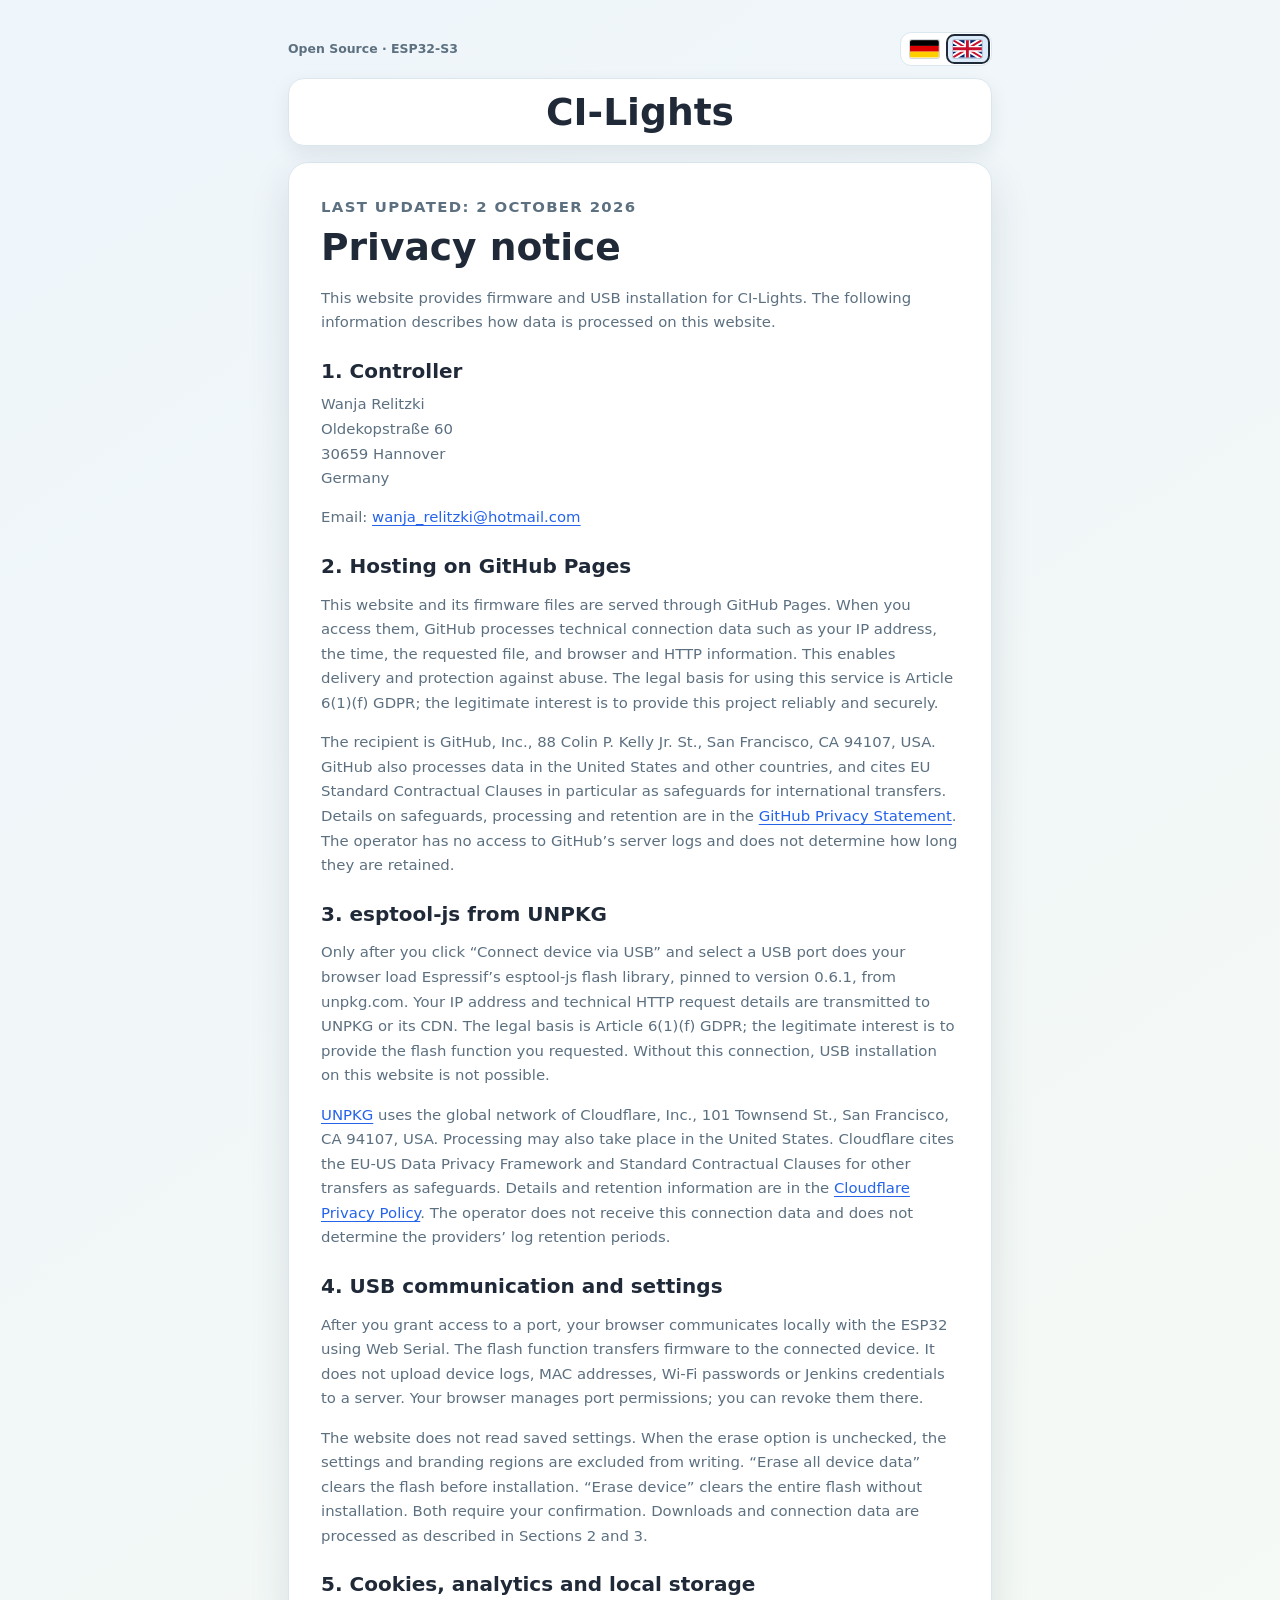
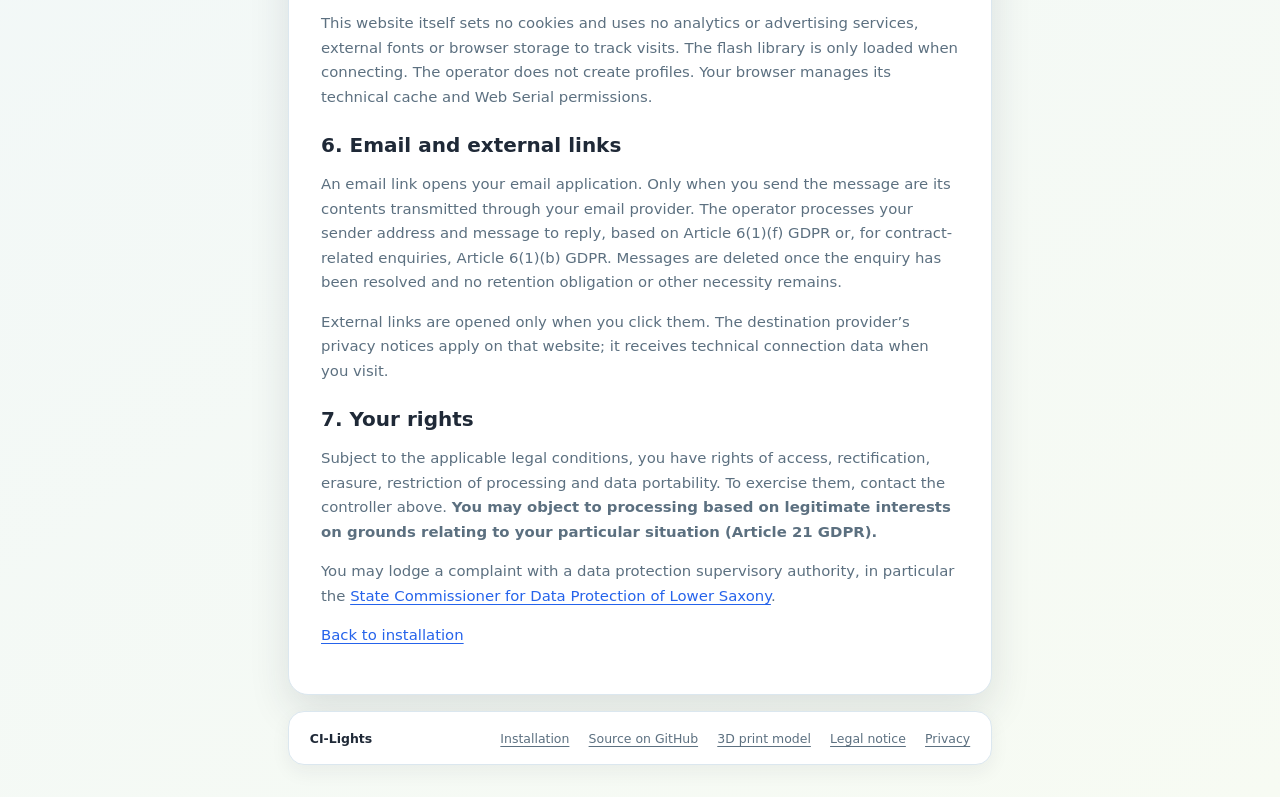
==== commit 8bd7f392: "Link CI-Lights 3D print model from flash site and READMEs" ====
--- a/web-flasher/datenschutz.html
+++ b/web-flasher/datenschutz.html
@@ -37,7 +37,7 @@
       <p data-i18n-html="privacy22">You may lodge a complaint with a data protection supervisory authority, in particular the <a href="https://www.lfd.niedersachsen.de/">State Commissioner for Data Protection of Lower Saxony</a>.</p>
       <p data-i18n-html="privacy23"><a href="index.html">Back to installation</a></p>
     </article>
-    <footer><span>CI-Lights</span><a href="index.html" data-i18n="installLink">Installation</a><a href="https://github.com/WR-Design-Dev/CI-Lights" data-i18n="sourceLink">Source on GitHub</a><a href="impressum.html" data-i18n="legalLink">Legal notice</a><a href="datenschutz.html" aria-current="page" data-i18n="privacyLink">Privacy</a></footer>
+    <footer><span>CI-Lights</span><a href="index.html" data-i18n="installLink">Installation</a><a href="https://github.com/WR-Design-Dev/CI-Lights" data-i18n="sourceLink">Source on GitHub</a><a href="https://makerworld.com/de/models/3352315-ci-lights" target="_blank" rel="noopener noreferrer" data-i18n="modelFooter">3D print model</a><a href="impressum.html" data-i18n="legalLink">Legal notice</a><a href="datenschutz.html" aria-current="page" data-i18n="privacyLink">Privacy</a></footer>
   </main>
 </body>
 </html>
